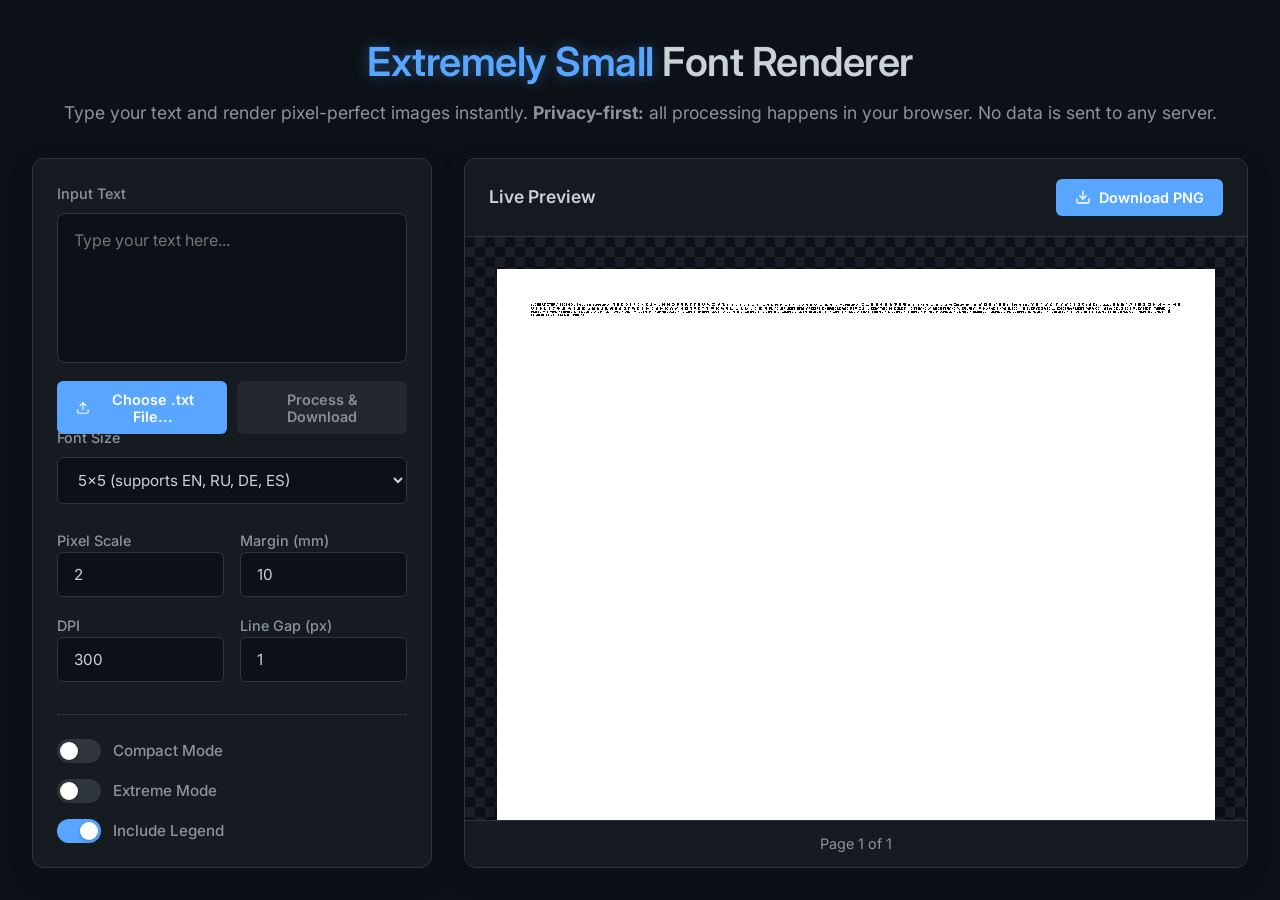
==== docs/index.html @ 6448dfbe "🎉feat(web_tool): implement tool for Github Pages; add 5x5 font" ====
<!DOCTYPE html>
<html lang="en">

<head>
    <meta charset="UTF-8">
    <meta name="viewport" content="width=device-width, initial-scale=1.0">
    <title>Extremely Small Font Renderer</title>
    <meta name="description" content="A pixel-precise text rendering tool for extremely small fonts.">
    <link rel="stylesheet" href="style.css">
    <link href="https://fonts.googleapis.com/css2?family=Inter:wght@400;500;600&display=swap" rel="stylesheet">
</head>

<body>
    <div class="app-container">
        <header>
            <h1><span class="highlight">Extremely Small</span> Font Renderer</h1>
            <p>Type your text and render pixel-perfect images instantly. <strong>Privacy-first:</strong> all processing
                happens in your browser. No data is sent to any server.</p>
        </header>

        <main class="main-content">
            <section class="controls-panel">
                <div class="control-group text-input-group">
                    <label for="inputText">Input Text</label>
                    <textarea id="inputText" placeholder="Type your text here..."></textarea>

                    <div class="file-upload-actions">
                        <input type="file" id="fileInput" accept=".txt" style="display: none;">
                        <button id="uploadBtn" class="primary-btn secondary-btn"
                            style="flex: 1; justify-content: center;">
                            <svg xmlns="http://www.w3.org/2000/svg" width="16" height="16" viewBox="0 0 24 24"
                                fill="none" stroke="currentColor" stroke-width="2" stroke-linecap="round"
                                stroke-linejoin="round">
                                <path d="M21 15v4a2 2 0 0 1-2 2H5a2 2 0 0 1-2-2v-4"></path>
                                <polyline points="17 8 12 3 7 8"></polyline>
                                <line x1="12" y1="3" x2="12" y2="15"></line>
                            </svg>
                            Choose .txt File...
                        </button>
                        <button id="processFileBtn" class="primary-btn" style="flex: 1; justify-content: center;"
                            disabled>
                            Process & Download
                        </button>
                    </div>

                    <div id="progressContainer" class="progress-container" style="display: none; margin-top: 15px;">
                        <div class="progress-bar-bg">
                            <div id="progressBar" class="progress-bar"></div>
                        </div>
                        <div id="progressText" class="progress-text">Processing: 0%</div>
                    </div>
                </div>

                <div class="control-group">
                    <label for="gridSize">Font Size</label>
                    <select id="gridSize">
                        <option value="5x5" selected>5x5 (supports EN, RU, DE, ES)</option>
                        <option value="5x4">5x4 (supports EN, RU, DE, ES)</option>
                        <option value="4x3">4x3 (only EN)</option>
                    </select>
                </div>

                <div class="control-group options-grid">
                    <div class="option-item">
                        <label for="scale">Pixel Scale</label>
                        <input type="number" id="scale" min="1" max="10" value="2">
                    </div>
                    <div class="option-item">
                        <label for="marginMm">Margin (mm)</label>
                        <input type="number" id="marginMm" min="0" max="50" value="10">
                    </div>
                    <div class="option-item">
                        <label for="dpi">DPI</label>
                        <input type="number" id="dpi" min="72" max="600" value="300" step="10">
                    </div>
                    <div class="option-item">
                        <label for="lineGap">Line Gap (px)</label>
                        <input type="number" id="lineGap" min="0" max="10" value="1">
                    </div>
                </div>

                <div class="control-group checkbox-group">
                    <label class="toggle-switch">
                        <input type="checkbox" id="compactMode">
                        <span class="slider"></span>
                        <span class="label-text">Compact Mode</span>
                    </label>

                    <label class="toggle-switch">
                        <input type="checkbox" id="extremeMode">
                        <span class="slider"></span>
                        <span class="label-text">Extreme Mode</span>
                    </label>

                    <label class="toggle-switch">
                        <input type="checkbox" id="includeLegend" checked>
                        <span class="slider"></span>
                        <span class="label-text">Include Legend</span>
                    </label>
                </div>
            </section>

            <section class="preview-panel">
                <div class="preview-header">
                    <h2>Live Preview</h2>
                    <div class="preview-actions">
                        <button id="downloadBtn" class="primary-btn">
                            <svg xmlns="http://www.w3.org/2000/svg" width="16" height="16" viewBox="0 0 24 24"
                                fill="none" stroke="currentColor" stroke-width="2" stroke-linecap="round"
                                stroke-linejoin="round">
                                <path d="M21 15v4a2 2 0 0 1-2 2H5a2 2 0 0 1-2-2v-4"></path>
                                <polyline points="7 10 12 15 17 10"></polyline>
                                <line x1="12" y1="15" x2="12" y2="3"></line>
                            </svg>
                            Download PNG
                        </button>
                    </div>
                </div>

                <div class="canvas-container" id="canvasContainer">
                    <div class="loading-overlay" id="loadingOverlay">
                        <div class="spinner"></div>
                        <span>Rendering...</span>
                    </div>
                    <!-- Canvases will be injected here -->
                </div>
                <div id="pagesIndicator" class="pages-indicator">Page 1 of 1</div>
            </section>
        </main>
    </div>

    <!-- Hidden element to fetch character_legend.txt text -->
    <script src="script.js"></script>
</body>

</html>
---- docs/style.css ----
:root {
    --bg-color: #0d1117;
    --panel-bg: #161b22;
    --border-color: #30363d;
    --text-primary: #c9d1d9;
    --text-secondary: #8b949e;
    --accent-color: #58a6ff;
    --accent-hover: #3182ce;
    --danger-color: #f85149;
    --font-family: 'Inter', -apple-system, BlinkMacSystemFont, "Segoe UI", Roboto, Helvetica, Arial, sans-serif;
}

* {
    box-sizing: border-box;
    margin: 0;
    padding: 0;
}

body {
    background-color: var(--bg-color);
    color: var(--text-primary);
    font-family: var(--font-family);
    line-height: 1.5;
    min-height: 100vh;
}

.app-container {
    max-width: 1400px;
    margin: 0 auto;
    padding: 2rem;
    display: flex;
    flex-direction: column;
    height: 100vh;
}

header {
    text-align: center;
    margin-bottom: 2rem;
}

header h1 {
    font-size: 2.5rem;
    font-weight: 600;
    letter-spacing: -0.5px;
    margin-bottom: 0.5rem;
}

.highlight {
    color: var(--accent-color);
    text-shadow: 0 0 15px rgba(88, 166, 255, 0.4);
}

header p {
    color: var(--text-secondary);
    font-size: 1.1rem;
}

.main-content {
    display: flex;
    gap: 2rem;
    flex: 1;
    min-height: 0;
}

/* Controls Panel */
.controls-panel {
    flex: 0 0 400px;
    background-color: var(--panel-bg);
    border: 1px solid var(--border-color);
    border-radius: 12px;
    padding: 1.5rem;
    display: flex;
    flex-direction: column;
    gap: 1.5rem;
    overflow-y: auto;
    box-shadow: 0 8px 24px rgba(0, 0, 0, 0.2);
}

.control-group {
    display: flex;
    flex-direction: column;
    gap: 0.5rem;
}

.control-group label {
    font-size: 0.9rem;
    font-weight: 500;
    color: var(--text-secondary);
}

.text-input-group {
    flex: 1;
    min-height: 200px;
    display: flex;
    flex-direction: column;
}

.file-upload-actions {
    margin-top: 10px;
    margin-bottom: 20px;
    display: flex;
    gap: 10px;
}

.secondary-btn {
    background-color: var(--panel-bg);
    border: 1px solid var(--border-color);
    color: var(--text-primary);
}

.secondary-btn:hover {
    background-color: var(--border-color);
    border-color: var(--text-secondary);
}

#processFileBtn:disabled {
    opacity: 0.5;
    cursor: not-allowed;
    background-color: var(--border-color);
}

.progress-container {
    width: 100%;
}

.progress-bar-bg {
    width: 100%;
    height: 8px;
    background-color: var(--bg-color);
    border: 1px solid var(--border-color);
    border-radius: 4px;
    overflow: hidden;
    margin-bottom: 6px;
}

.progress-bar {
    width: 0%;
    height: 100%;
    background-color: var(--accent-color);
    box-shadow: 0 0 10px rgba(88, 166, 255, 0.5);
    transition: width 0.3s ease;
}

.progress-text {
    font-size: 0.85rem;
    color: var(--text-secondary);
    text-align: center;
    font-weight: 500;
}

textarea {
    width: 100%;
    height: 100%;
    min-height: 150px;
    background-color: var(--bg-color);
    border: 1px solid var(--border-color);
    border-radius: 8px;
    color: var(--text-primary);
    font-family: var(--font-family);
    padding: 1rem;
    resize: none;
    outline: none;
    transition: border-color 0.2s, box-shadow 0.2s;
    font-size: 1rem;
}

textarea:focus,
select:focus,
input:focus {
    border-color: var(--accent-color);
    box-shadow: 0 0 0 2px rgba(88, 166, 255, 0.2);
}

select,
input[type="number"] {
    width: 100%;
    background-color: var(--bg-color);
    border: 1px solid var(--border-color);
    color: var(--text-primary);
    padding: 0.75rem 1rem;
    border-radius: 6px;
    font-family: inherit;
    outline: none;
    transition: all 0.2s;
    font-size: 0.95rem;
}

select:disabled,
input:disabled {
    opacity: 0.5;
    background-color: var(--panel-bg);
    cursor: not-allowed;
    border-color: var(--border-color);
    color: var(--text-secondary);
}

.options-grid {
    display: grid;
    grid-template-columns: 1fr 1fr;
    gap: 1rem;
}

/* Toggle Switch */
.checkbox-group {
    display: flex;
    flex-direction: column;
    gap: 1rem;
    margin-top: 0.5rem;
    padding-top: 1.5rem;
    border-top: 1px solid var(--border-color);
}

.toggle-switch {
    display: flex;
    align-items: center;
    cursor: pointer;
    user-select: none;
}

.toggle-switch input {
    opacity: 0;
    width: 0;
    height: 0;
}

.slider {
    position: relative;
    display: inline-block;
    width: 44px;
    height: 24px;
    background-color: var(--border-color);
    border-radius: 24px;
    transition: 0.3s;
    margin-right: 12px;
}

.slider:before {
    position: absolute;
    content: "";
    height: 18px;
    width: 18px;
    left: 3px;
    bottom: 3px;
    background-color: white;
    border-radius: 50%;
    transition: 0.3s;
    box-shadow: 0 2px 4px rgba(0, 0, 0, 0.2);
}

input:checked+.slider {
    background-color: var(--accent-color);
}

input:checked+.slider:before {
    transform: translateX(20px);
}

.label-text {
    font-size: 0.95rem;
    font-weight: 500;
}

/* Preview Panel */
.preview-panel {
    flex: 1;
    background-color: var(--panel-bg);
    border: 1px solid var(--border-color);
    border-radius: 12px;
    display: flex;
    flex-direction: column;
    overflow: hidden;
    box-shadow: 0 8px 24px rgba(0, 0, 0, 0.2);
}

.preview-header {
    padding: 1.25rem 1.5rem;
    border-bottom: 1px solid var(--border-color);
    display: flex;
    justify-content: space-between;
    align-items: center;
    background: rgba(22, 27, 34, 0.8);
    backdrop-filter: blur(10px);
}

.preview-header h2 {
    font-size: 1.1rem;
    font-weight: 600;
}

.primary-btn {
    background-color: var(--accent-color);
    color: white;
    border: none;
    padding: 0.6rem 1.2rem;
    border-radius: 6px;
    font-weight: 600;
    font-size: 0.9rem;
    cursor: pointer;
    display: flex;
    align-items: center;
    gap: 0.5rem;
    transition: all 0.2s;
    font-family: inherit;
}

.primary-btn:hover {
    background-color: var(--accent-hover);
    transform: translateY(-1px);
    box-shadow: 0 4px 12px rgba(88, 166, 255, 0.3);
}

.primary-btn:active {
    transform: translateY(0);
}

.canvas-container {
    flex: 1;
    overflow: auto;
    padding: 2rem;
    display: flex;
    flex-direction: column;
    align-items: center;
    gap: 2rem;
    background-color: var(--bg-color);
    position: relative;
    /* Checkerboard pattern for transparent canvas background */
    background-image:
        linear-gradient(45deg, #1c2128 25%, transparent 25%),
        linear-gradient(-45deg, #1c2128 25%, transparent 25%),
        linear-gradient(45deg, transparent 75%, #1c2128 75%),
        linear-gradient(-45deg, transparent 75%, #1c2128 75%);
    background-size: 20px 20px;
    background-position: 0 0, 0 10px, 10px -10px, -10px 0px;
}

canvas {
    background-color: white;
    box-shadow: 0 10px 30px rgba(0, 0, 0, 0.5);
    max-width: 100%;
    height: auto;
    object-fit: contain;
    image-rendering: pixelated;
    /* Ensures sharp pixels when scaled down by CSS */
}

.pages-indicator {
    padding: 0.75rem;
    text-align: center;
    background-color: rgba(22, 27, 34, 0.9);
    border-top: 1px solid var(--border-color);
    font-size: 0.9rem;
    color: var(--text-secondary);
}

.loading-overlay {
    position: absolute;
    top: 0;
    left: 0;
    right: 0;
    bottom: 0;
    background: rgba(13, 17, 23, 0.7);
    backdrop-filter: blur(4px);
    display: none;
    flex-direction: column;
    justify-content: center;
    align-items: center;
    gap: 1rem;
    z-index: 10;
}

.loading-overlay.active {
    display: flex;
}

.spinner {
    width: 40px;
    height: 40px;
    border: 4px solid var(--border-color);
    border-top-color: var(--accent-color);
    border-radius: 50%;
    animation: spin 1s linear infinite;
}

@keyframes spin {
    to {
        transform: rotate(360deg);
    }
}

@media (max-width: 900px) {
    .main-content {
        flex-direction: column;
    }

    .controls-panel {
        flex: none;
    }

    .text-input-group {
        min-height: 150px;
    }
}
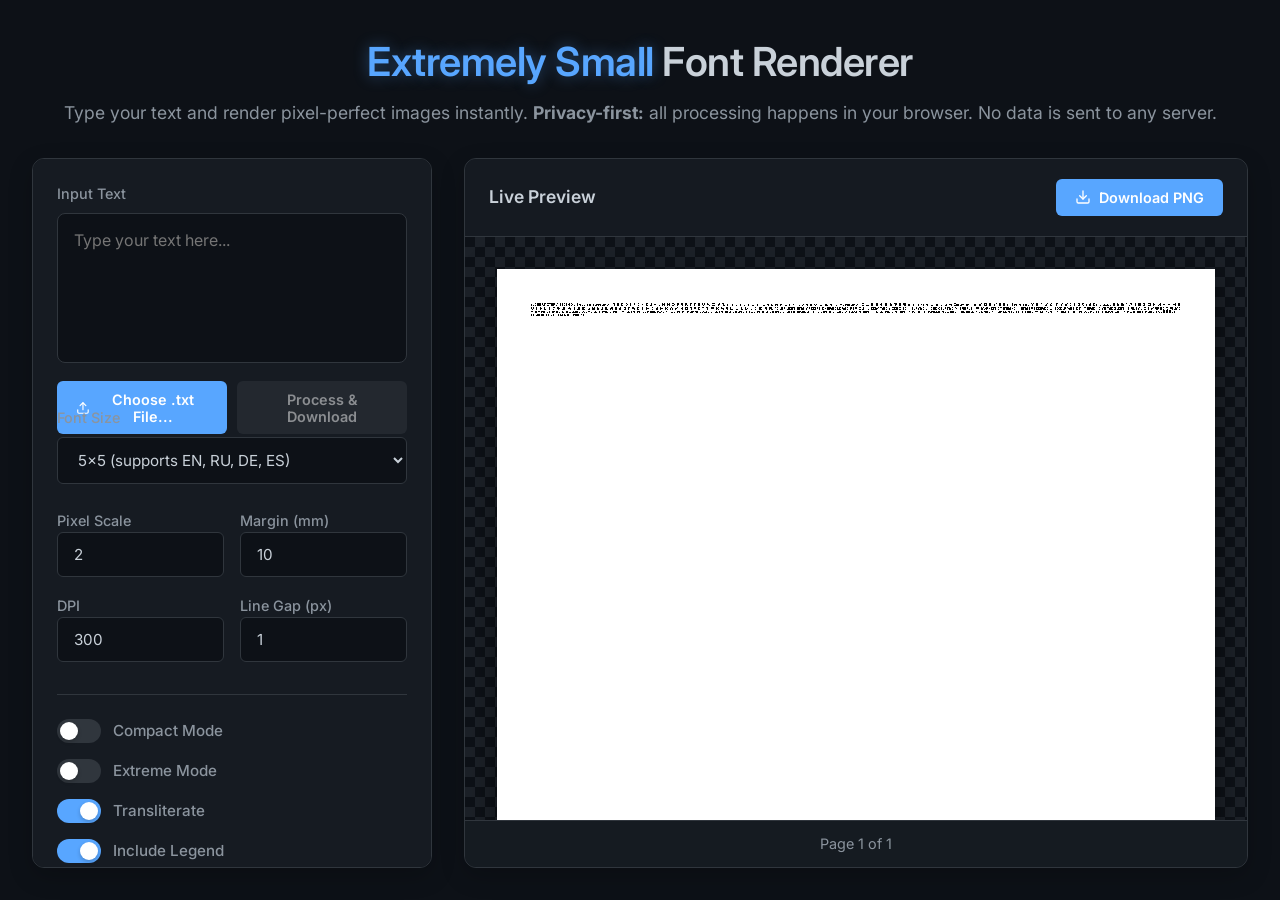
==== commit 7c65524f: "✨feat(core): translit Russian, unknown chars; gui hints" ====
--- a/docs/index.html
+++ b/docs/index.html
@@ -27,6 +27,7 @@
                     <div class="file-upload-actions">
                         <input type="file" id="fileInput" accept=".txt" style="display: none;">
                         <button id="uploadBtn" class="primary-btn secondary-btn"
+                            title="Upload a .txt file for batch processing. The rendered output will be automatically downloaded as PNG."
                             style="flex: 1; justify-content: center;">
                             <svg xmlns="http://www.w3.org/2000/svg" width="16" height="16" viewBox="0 0 24 24"
                                 fill="none" stroke="currentColor" stroke-width="2" stroke-linecap="round"
@@ -37,7 +38,9 @@
                             </svg>
                             Choose .txt File...
                         </button>
-                        <button id="processFileBtn" class="primary-btn" style="flex: 1; justify-content: center;"
+                        <button id="processFileBtn" class="primary-btn"
+                            title="Render the uploaded file and download the result as PNG pages."
+                            style="flex: 1; justify-content: center;"
                             disabled>
                             Process & Download
                         </button>
@@ -53,7 +56,8 @@
 
                 <div class="control-group">
                     <label for="gridSize">Font Size</label>
-                    <select id="gridSize">
+                    <select id="gridSize"
+                        title="Pixel grid dimensions for each character. Smaller grids produce denser text but support fewer languages.">
                         <option value="5x5" selected>5x5 (supports EN, RU, DE, ES)</option>
                         <option value="5x4">5x4 (supports EN, RU, DE, ES)</option>
                         <option value="4x3">4x3 (only EN)</option>
@@ -61,38 +65,52 @@
                 </div>
 
                 <div class="control-group options-grid">
-                    <div class="option-item">
+                    <div class="option-item"
+                        title="Multiplier for each font pixel. Scale 1 = one screen pixel per font pixel; scale 2 = 2x2 block per font pixel.">
                         <label for="scale">Pixel Scale</label>
                         <input type="number" id="scale" min="1" max="10" value="2">
                     </div>
-                    <div class="option-item">
+                    <div class="option-item"
+                        title="Page margin in millimeters, applied to all four sides of the A4 output.">
                         <label for="marginMm">Margin (mm)</label>
                         <input type="number" id="marginMm" min="0" max="50" value="10">
                     </div>
-                    <div class="option-item">
+                    <div class="option-item"
+                        title="Dots per inch. Higher values produce larger images with more text per page. 300 is standard for printing.">
                         <label for="dpi">DPI</label>
-                        <input type="number" id="dpi" min="72" max="600" value="300" step="10">
+                        <input type="number" id="dpi" min="70" max="600" value="300" step="10">
                     </div>
-                    <div class="option-item">
+                    <div class="option-item"
+                        title="Vertical gap between text lines in font pixels. 0 means lines touch; higher values add more spacing.">
                         <label for="lineGap">Line Gap (px)</label>
                         <input type="number" id="lineGap" min="0" max="10" value="1">
                     </div>
                 </div>
 
                 <div class="control-group checkbox-group">
-                    <label class="toggle-switch">
+                    <label class="toggle-switch"
+                        title="Collapse all newlines and consecutive spaces into single spaces. Maximizes text density on the page.">
                         <input type="checkbox" id="compactMode">
                         <span class="slider"></span>
                         <span class="label-text">Compact Mode</span>
                     </label>
 
-                    <label class="toggle-switch">
+                    <label class="toggle-switch"
+                        title="Maximum density: enables compact mode, converts all text to lowercase, replaces digits with subscript equivalents, and sets line gap to 0.">
                         <input type="checkbox" id="extremeMode">
                         <span class="slider"></span>
                         <span class="label-text">Extreme Mode</span>
                     </label>
 
-                    <label class="toggle-switch">
+                    <label class="toggle-switch"
+                        title="Convert unsupported characters to Latin equivalents. Russian uses a reversible transliteration system; all other unsupported scripts are encoded as Unicode hex codes like [\u0436].">
+                        <input type="checkbox" id="transliterate" checked>
+                        <span class="slider"></span>
+                        <span class="label-text">Transliterate</span>
+                    </label>
+
+                    <label class="toggle-switch"
+                        title="Prepend a character legend to the output, listing all supported characters for reference when reading the rendered text.">
                         <input type="checkbox" id="includeLegend" checked>
                         <span class="slider"></span>
                         <span class="label-text">Include Legend</span>
@@ -104,7 +122,8 @@
                 <div class="preview-header">
                     <h2>Live Preview</h2>
                     <div class="preview-actions">
-                        <button id="downloadBtn" class="primary-btn">
+                        <button id="downloadBtn" class="primary-btn"
+                            title="Download the current preview as PNG image(s). Multi-page text produces one file per page.">
                             <svg xmlns="http://www.w3.org/2000/svg" width="16" height="16" viewBox="0 0 24 24"
                                 fill="none" stroke="currentColor" stroke-width="2" stroke-linecap="round"
                                 stroke-linejoin="round">
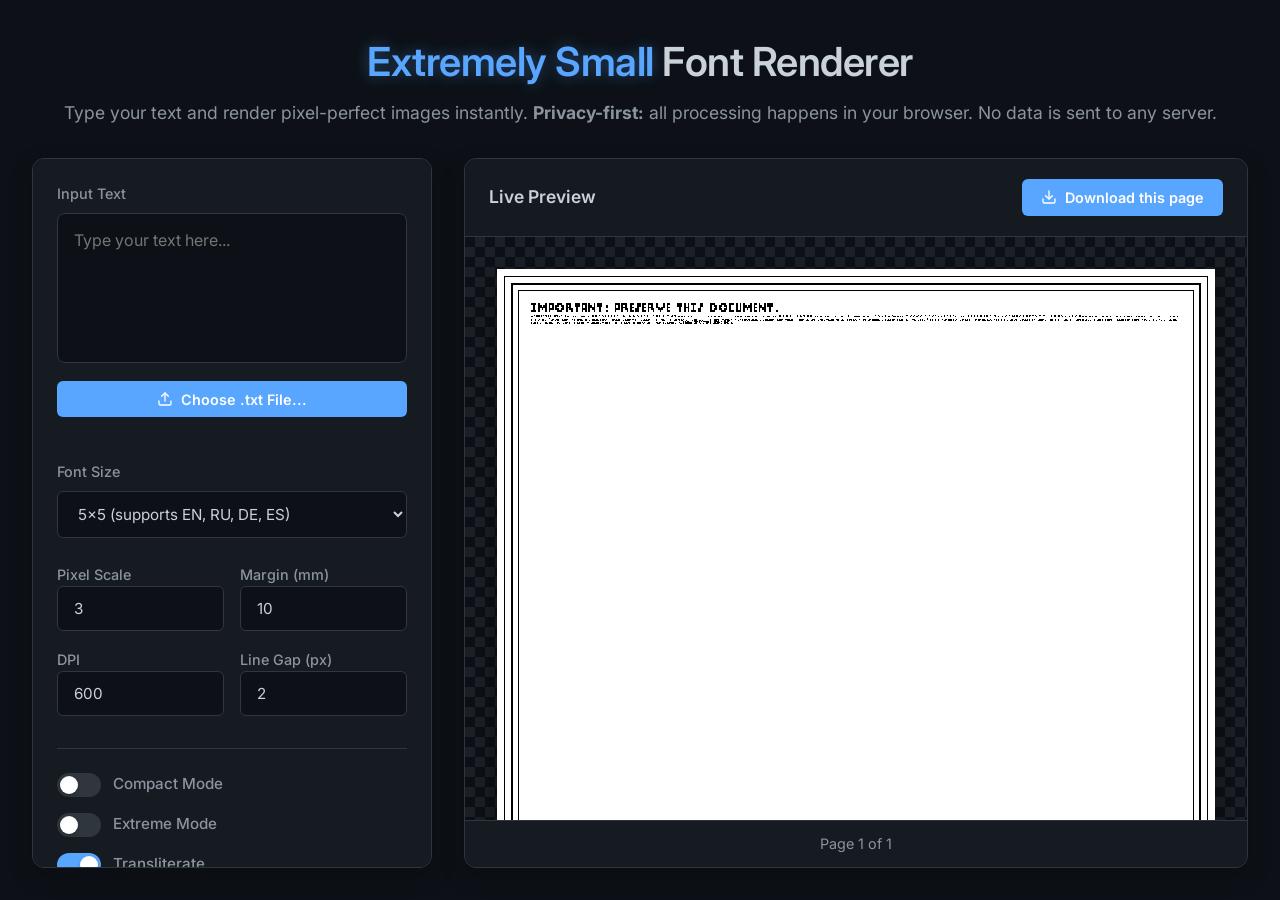
==== commit 3fa6e32d: "✨feat(web_tool): pdf export; add header, borders, page numbers, fix long lines incorrectly rendered" ====
--- a/docs/index.html
+++ b/docs/index.html
@@ -40,18 +40,13 @@
                         </button>
                         <button id="processFileBtn" class="primary-btn"
                             title="Render the uploaded file and download the result as PNG pages."
-                            style="flex: 1; justify-content: center;"
+                            style="flex: 1; justify-content: center; display: none;"
                             disabled>
                             Process & Download
                         </button>
                     </div>
 
-                    <div id="progressContainer" class="progress-container" style="display: none; margin-top: 15px;">
-                        <div class="progress-bar-bg">
-                            <div id="progressBar" class="progress-bar"></div>
-                        </div>
-                        <div id="progressText" class="progress-text">Processing: 0%</div>
-                    </div>
+
                 </div>
 
                 <div class="control-group">
@@ -68,7 +63,7 @@
                     <div class="option-item"
                         title="Multiplier for each font pixel. Scale 1 = one screen pixel per font pixel; scale 2 = 2x2 block per font pixel.">
                         <label for="scale">Pixel Scale</label>
-                        <input type="number" id="scale" min="1" max="10" value="2">
+                        <input type="number" id="scale" min="1" max="10" value="3">
                     </div>
                     <div class="option-item"
                         title="Page margin in millimeters, applied to all four sides of the A4 output.">
@@ -78,12 +73,12 @@
                     <div class="option-item"
                         title="Dots per inch. Higher values produce larger images with more text per page. 300 is standard for printing.">
                         <label for="dpi">DPI</label>
-                        <input type="number" id="dpi" min="70" max="600" value="300" step="10">
+                        <input type="number" id="dpi" min="70" max="600" value="600" step="10">
                     </div>
                     <div class="option-item"
                         title="Vertical gap between text lines in font pixels. 0 means lines touch; higher values add more spacing.">
                         <label for="lineGap">Line Gap (px)</label>
-                        <input type="number" id="lineGap" min="0" max="10" value="1">
+                        <input type="number" id="lineGap" min="0" max="10" value="2">
                     </div>
                 </div>
 
@@ -115,12 +110,51 @@
                         <span class="slider"></span>
                         <span class="label-text">Include Legend</span>
                     </label>
+
+                    <label class="toggle-switch"
+                        title="Draw an elegant decorative border around each page using the margin space, giving an official document appearance.">
+                        <input type="checkbox" id="addBorders" checked>
+                        <span class="slider"></span>
+                        <span class="label-text">Add Borders</span>
+                    </label>
+
+                    <label class="toggle-switch"
+                        title="Show page numbers (e.g. 1/3) in the bottom right corner margin.">
+                        <input type="checkbox" id="includePageNumbers" checked>
+                        <span class="slider"></span>
+                        <span class="label-text">Page Numbers</span>
+                    </label>
+
+                    <label class="toggle-switch"
+                        title="Save the rendered output as a single PDF file instead of individual PNG images. The PDF preserves full image quality and is sized for A4 printing.">
+                        <input type="checkbox" id="saveAsPdf">
+                        <span class="slider"></span>
+                        <span class="label-text">Save as PDF</span>
+                    </label>
+
+                    <label class="toggle-switch"
+                        title="Add a header line at the top of the first page, rendered at 2x the current pixel scale.">
+                        <input type="checkbox" id="includeHeader" checked>
+                        <span class="slider"></span>
+                        <span class="label-text">Include Header</span>
+                    </label>
+                    <div id="headerTextGroup" class="header-text-group">
+                        <input type="text" id="headerText" value="IMPORTANT! PRESERVE THIS DOCUMENT.">
+                    </div>
                 </div>
             </section>
 
             <section class="preview-panel">
                 <div class="preview-header">
-                    <h2>Live Preview</h2>
+                    <div id="previewHeaderStatus">
+                        <h2 id="previewTitle">Live Preview</h2>
+                        <div id="previewProgress" style="display: none; flex: 1;">
+                            <div id="previewProgressText" class="progress-text" style="text-align: left; margin-bottom: 4px;">Processing...</div>
+                            <div class="progress-bar-bg">
+                                <div id="previewProgressBar" class="progress-bar"></div>
+                            </div>
+                        </div>
+                    </div>
                     <div class="preview-actions">
                         <button id="downloadBtn" class="primary-btn"
                             title="Download the current preview as PNG image(s). Multi-page text produces one file per page.">
@@ -131,7 +165,7 @@
                                 <polyline points="7 10 12 15 17 10"></polyline>
                                 <line x1="12" y1="15" x2="12" y2="3"></line>
                             </svg>
-                            Download PNG
+                            <span id="downloadBtnLabel">Download this page</span>
                         </button>
                     </div>
                 </div>
@@ -149,6 +183,7 @@
     </div>
 
     <!-- Hidden element to fetch character_legend.txt text -->
+    <script src="pdf-lib.min.js"></script>
     <script src="script.js"></script>
 </body>
 
--- a/docs/style.css
+++ b/docs/style.css
@@ -89,7 +89,7 @@
 }
 
 .text-input-group {
-    flex: 1;
+    flex: 1 0 auto;
     min-height: 200px;
     display: flex;
     flex-direction: column;
@@ -150,7 +150,7 @@
 
 textarea {
     width: 100%;
-    height: 100%;
+    flex: 1;
     min-height: 150px;
     background-color: var(--bg-color);
     border: 1px solid var(--border-color);
@@ -260,6 +260,28 @@
     font-weight: 500;
 }
 
+.header-text-group {
+    margin-left: 56px;
+}
+
+.header-text-group input[type="text"] {
+    width: 100%;
+    background-color: var(--bg-color);
+    border: 1px solid var(--border-color);
+    color: var(--text-primary);
+    padding: 0.5rem 0.75rem;
+    border-radius: 6px;
+    font-family: inherit;
+    font-size: 0.9rem;
+    outline: none;
+    transition: border-color 0.2s, box-shadow 0.2s;
+}
+
+.header-text-group input[type="text"]:focus {
+    border-color: var(--accent-color);
+    box-shadow: 0 0 0 2px rgba(88, 166, 255, 0.2);
+}
+
 /* Preview Panel */
 .preview-panel {
     flex: 1;
@@ -285,6 +307,12 @@
 .preview-header h2 {
     font-size: 1.1rem;
     font-weight: 600;
+}
+
+#previewHeaderStatus {
+    flex: 1;
+    display: flex;
+    align-items: center;
 }
 
 .primary-btn {
